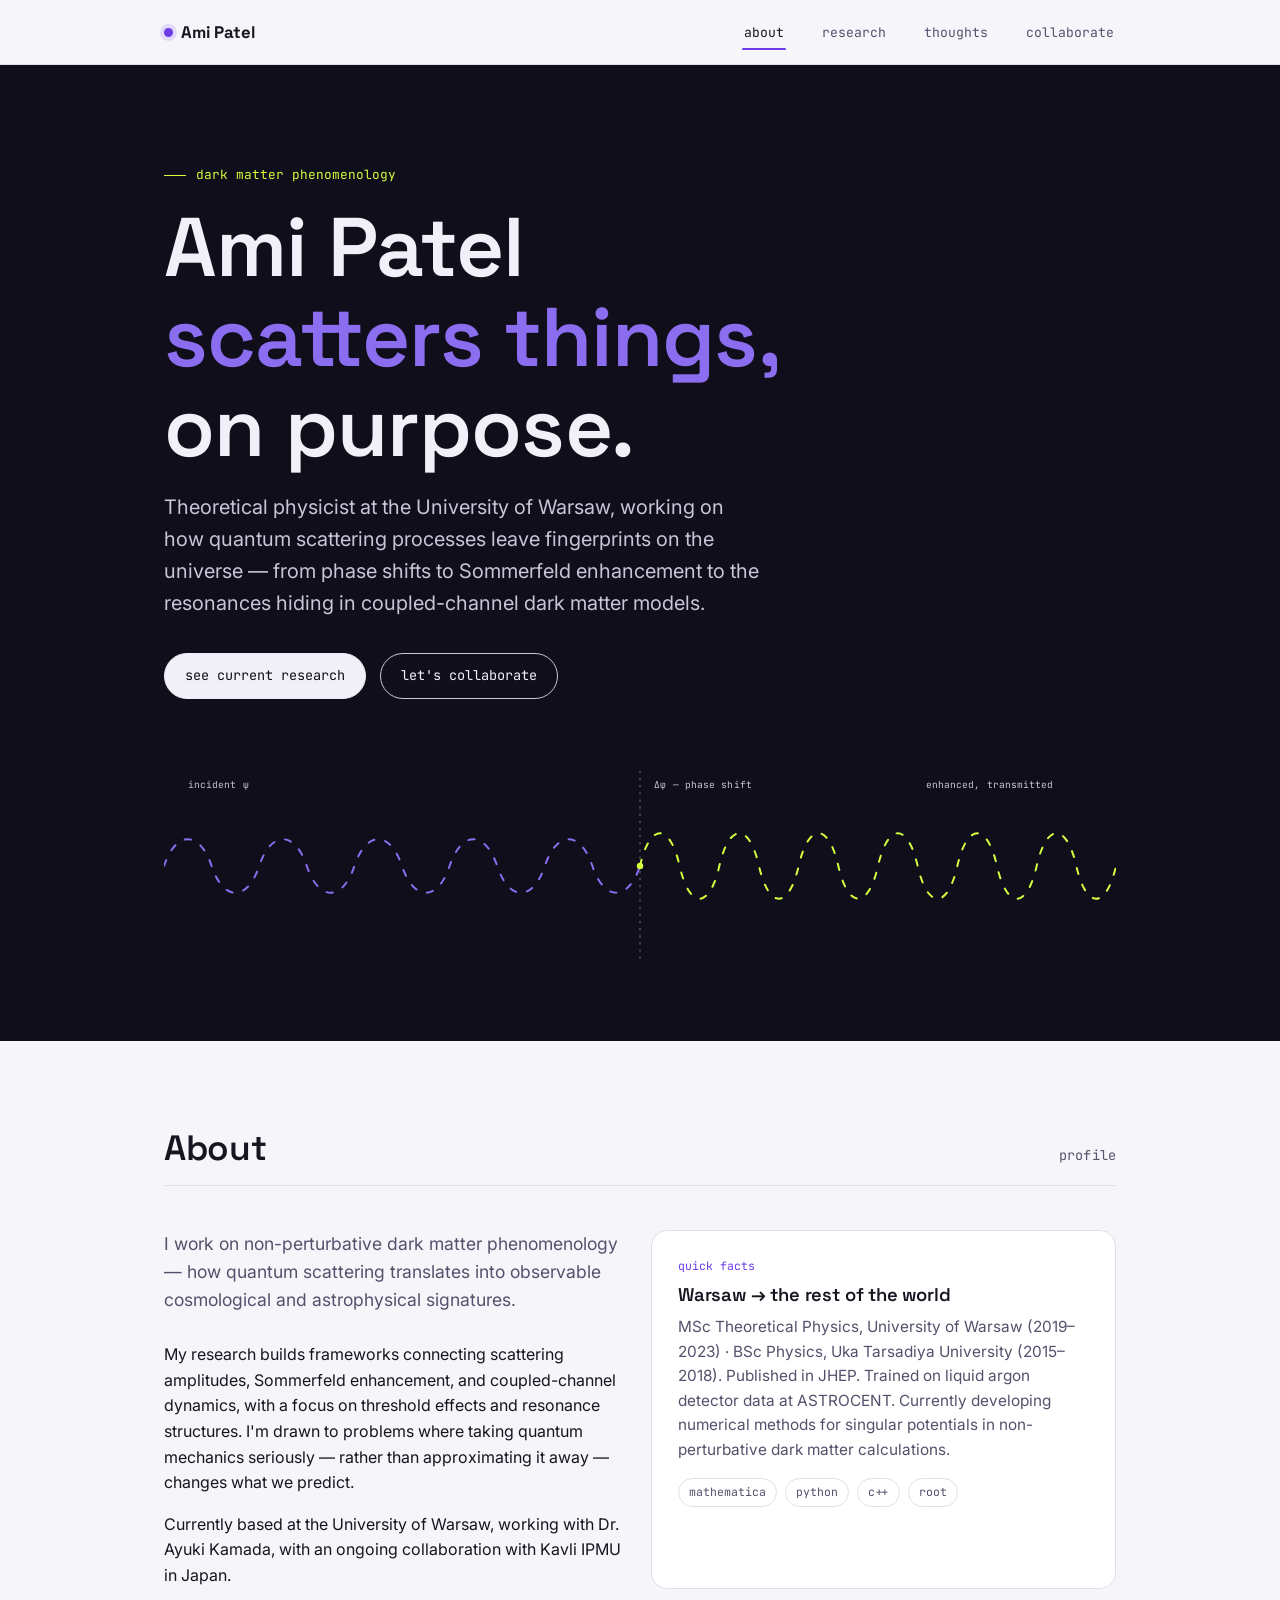
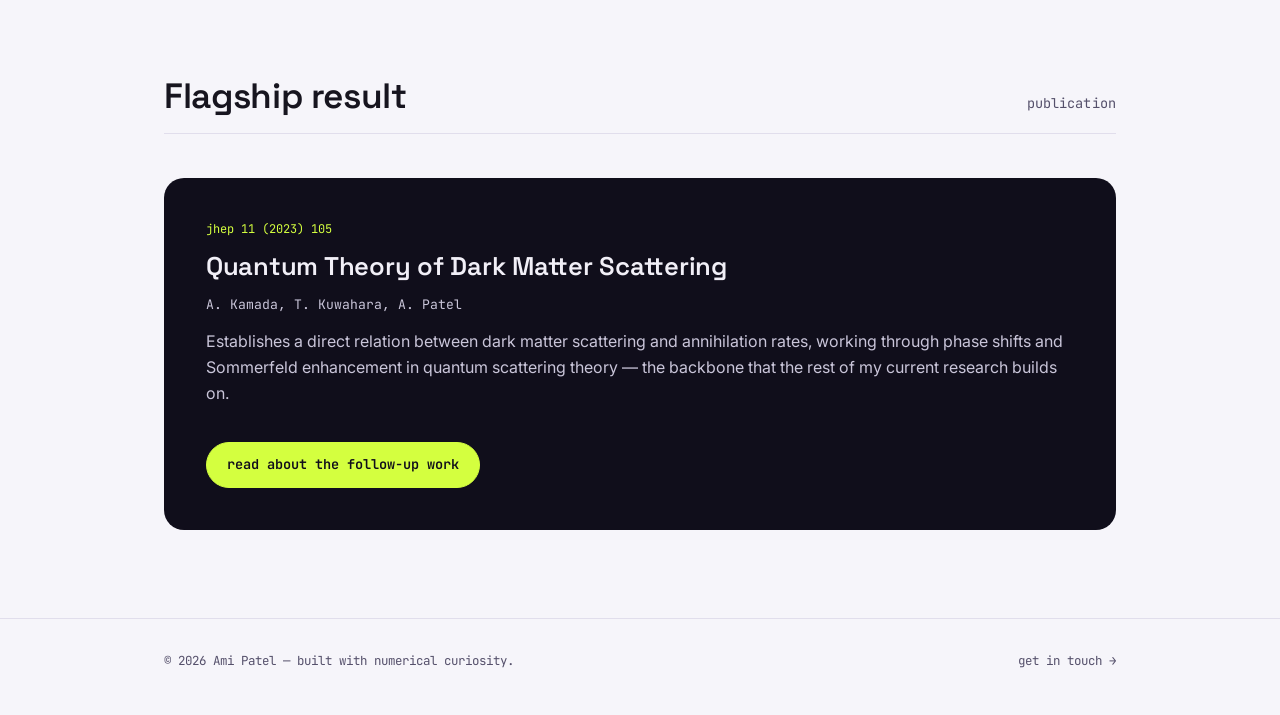
==== index.html @ 32227dde "Add files via upload" ====
<!DOCTYPE html>
<html lang="en">
<head>
<meta charset="UTF-8">
<meta name="viewport" content="width=device-width, initial-scale=1.0">
<title>Ami Patel — Theoretical Physics</title>
<meta name="description" content="Ami Patel, theoretical physicist working on dark matter phenomenology at the University of Warsaw.">
<link rel="preconnect" href="https://fonts.googleapis.com">
<link rel="preconnect" href="https://fonts.gstatic.com" crossorigin>
<link href="https://fonts.googleapis.com/css2?family=Space+Grotesk:wght@400;500;600;700&family=Inter:wght@400;500;600&family=JetBrains+Mono:wght@400;500&display=swap" rel="stylesheet">
<link rel="stylesheet" href="styles.css">
</head>
<body>

<nav class="site-nav">
  <div class="wrap">
    <a href="index.html" class="nav-mark"><span class="dot"></span>Ami Patel</a>
    <button class="nav-toggle" aria-expanded="false">menu</button>
    <div class="nav-links">
      <a href="index.html" aria-current="page">about</a>
      <a href="research.html">research</a>
      <a href="thoughts.html">thoughts</a>
      <a href="collaboration.html">collaborate</a>
    </div>
  </div>
</nav>

<header class="hero">
  <div class="wrap">
    <div class="eyebrow">dark matter phenomenology</div>
    <h1>Ami Patel<br><em>scatters things,</em><br>on purpose.</h1>
    <p class="subhead">Theoretical physicist at the University of Warsaw, working on how quantum
      scattering processes leave fingerprints on the universe — from phase shifts to Sommerfeld
      enhancement to the resonances hiding in coupled-channel dark matter models.</p>
    <div class="hero-actions">
      <a href="research.html" class="btn btn-solid">see current research</a>
      <a href="collaboration.html" class="btn">let's collaborate</a>
    </div>

    <!-- signature element: incoming wave hits a potential, splits into a phase-shifted, enhanced outgoing signal -->
    <svg class="wave-hero" viewBox="0 0 1200 300" preserveAspectRatio="xMidYMid meet" role="img" aria-label="Illustration of a wave scattering off a potential barrier, emerging phase-shifted and enhanced">
      <line class="wave-barrier" x1="600" y1="30" x2="600" y2="270"></line>
      <text class="wave-label mono" x="618" y="52">Δφ — phase shift</text>
      <text class="wave-label mono" x="30" y="52">incident ψ</text>
      <text class="wave-label mono" x="960" y="52">enhanced, transmitted</text>
      <path class="wave-path-in" d="M0,150 C15,105 45,105 60,150 C75,195 105,195 120,150 C135,105 165,105 180,150 C195,195 225,195 240,150 C255,105 285,105 300,150 C315,195 345,195 360,150 C375,105 405,105 420,150 C435,195 465,195 480,150 C495,105 525,105 540,150 C555,195 585,195 600,150"></path>
      <path class="wave-path-out" d="M600,150 C612.5,95 637.5,95 650,150 C662.5,205 687.5,205 700,150 C712.5,95 737.5,95 750,150 C762.5,205 787.5,205 800,150 C812.5,95 837.5,95 850,150 C862.5,205 887.5,205 900,150 C912.5,95 937.5,95 950,150 C962.5,205 987.5,205 1000,150 C1012.5,95 1037.5,95 1050,150 C1062.5,205 1087.5,205 1100,150 C1112.5,95 1137.5,95 1150,150 C1162.5,205 1187.5,205 1200,150"></path>
      <circle class="wave-pulse" cx="600" cy="150" r="4"></circle>
    </svg>
  </div>
</header>

<main>

  <section class="block">
    <div class="wrap">
      <div class="block-head">
        <h2>About</h2>
        <span class="idx mono">profile</span>
      </div>
      <div class="grid-2">
        <div>
          <p class="lede">I work on non-perturbative dark matter phenomenology — how quantum
            scattering translates into observable cosmological and astrophysical signatures.</p>
          <p>My research builds frameworks connecting scattering amplitudes, Sommerfeld
            enhancement, and coupled-channel dynamics, with a focus on threshold effects and
            resonance structures. I'm drawn to problems where taking quantum mechanics seriously —
            rather than approximating it away — changes what we predict.</p>
          <p>Currently based at the University of Warsaw, working with Dr. Ayuki Kamada, with an
            ongoing collaboration with Kavli IPMU in Japan.</p>
        </div>
        <div class="card">
          <div class="card-eyebrow">quick facts</div>
          <h3>Warsaw → the rest of the world</h3>
          <p>MSc Theoretical Physics, University of Warsaw (2019–2023) · BSc Physics, Uka Tarsadiya
            University (2015–2018). Published in JHEP. Trained on liquid argon detector data at
            ASTROCENT. Currently developing numerical methods for singular potentials in
            non-perturbative dark matter calculations.</p>
          <div class="card-foot">
            <span class="tag">Mathematica</span>
            <span class="tag">Python</span>
            <span class="tag">C++</span>
            <span class="tag">ROOT</span>
          </div>
        </div>
      </div>
    </div>
  </section>

  <section class="block" style="padding-top:0;">
    <div class="wrap">
      <div class="block-head">
        <h2>Flagship result</h2>
        <span class="idx mono">publication</span>
      </div>
      <div class="pub">
        <div class="card-eyebrow">JHEP 11 (2023) 105</div>
        <h3>Quantum Theory of Dark Matter Scattering</h3>
        <div class="byline">A. Kamada, T. Kuwahara, A. Patel</div>
        <p>Establishes a direct relation between dark matter scattering and annihilation rates,
          working through phase shifts and Sommerfeld enhancement in quantum scattering theory —
          the backbone that the rest of my current research builds on.</p>
        <div class="hero-actions" style="margin-top:6px;">
          <a href="research.html" class="btn btn-pop">read about the follow-up work</a>
        </div>
      </div>
    </div>
  </section>

</main>

<footer>
  <div class="wrap">
    <span>© 2026 Ami Patel — built with numerical curiosity.</span>
    <span><a href="collaboration.html">get in touch →</a></span>
  </div>
</footer>

<script src="script.js"></script>
</body>
</html>
---- styles.css ----
/* ============================================================
   Ami Patel — Personal site
   Design tokens
   ============================================================ */

:root {
  /* Color */
  --paper:          #F6F5FA;   /* page background — cool off-white, violet undertone */
  --paper-raised:   #FFFFFF;   /* card surfaces */
  --void:           #100E1B;   /* deep background for hero / dark sections */
  --void-raised:    #18152A;   /* dark surfaces */
  --ink:            #17151F;   /* primary text on light */
  --ink-soft:       #55506B;   /* secondary text on light */
  --bone:           #F1EFF7;   /* primary text on dark */
  --mist:           #C9C5D9;   /* muted text / rules on dark */
  --hairline:       #E1DEEC;   /* rules on light */
  --signal-violet:  #6C3CE9;   /* theory / wavefunction accent */
  --signal-violet-dim: #8B6EF0;
  --signal-lime:    #D4FF3F;   /* detection / pop accent */
  --signal-lime-dim: #A9CC33;

  /* Type */
  --font-display: "Space Grotesk", "Helvetica Neue", Arial, sans-serif;
  --font-body:    "Inter", "Helvetica Neue", Arial, sans-serif;
  --font-mono:    "JetBrains Mono", "SF Mono", Consolas, monospace;

  /* Layout */
  --max-w: 1080px;
  --edge: clamp(20px, 5vw, 64px);
}

* { box-sizing: border-box; }
html { scroll-behavior: smooth; }

body {
  margin: 0;
  background: var(--paper);
  color: var(--ink);
  font-family: var(--font-body);
  font-size: 16px;
  line-height: 1.6;
  -webkit-font-smoothing: antialiased;
}

img, svg { display: block; max-width: 100%; }

a { color: inherit; text-decoration: none; }

h1, h2, h3, h4 {
  font-family: var(--font-display);
  font-weight: 600;
  line-height: 1.08;
  margin: 0;
  letter-spacing: -0.01em;
}

p { margin: 0 0 1em; }
p:last-child { margin-bottom: 0; }

.mono {
  font-family: var(--font-mono);
  letter-spacing: 0.01em;
}

.wrap {
  max-width: var(--max-w);
  margin: 0 auto;
  padding: 0 var(--edge);
}

/* ---------------- Nav ---------------- */

.site-nav {
  position: sticky;
  top: 0;
  z-index: 50;
  background: rgba(246, 245, 250, 0.86);
  backdrop-filter: blur(10px);
  border-bottom: 1px solid var(--hairline);
}

.site-nav .wrap {
  display: flex;
  align-items: center;
  justify-content: space-between;
  height: 64px;
}

.nav-mark {
  font-family: var(--font-display);
  font-weight: 700;
  font-size: 1.05rem;
  display: flex;
  align-items: center;
  gap: 8px;
}

.nav-mark .dot {
  width: 9px;
  height: 9px;
  border-radius: 50%;
  background: var(--signal-violet);
  box-shadow: 0 0 0 4px rgba(108, 60, 233, 0.14);
}

.nav-links {
  display: flex;
  gap: clamp(16px, 3vw, 34px);
  font-family: var(--font-mono);
  font-size: 0.82rem;
  text-transform: lowercase;
}

.nav-links a {
  position: relative;
  padding: 4px 2px;
  color: var(--ink-soft);
  transition: color 0.15s ease;
}

.nav-links a:hover,
.nav-links a[aria-current="page"] { color: var(--ink); }

.nav-links a[aria-current="page"]::after {
  content: "";
  position: absolute;
  left: 0; right: 0; bottom: -3px;
  height: 2px;
  background: var(--signal-violet);
  border-radius: 2px;
}

.nav-toggle {
  display: none;
}

/* ---------------- Buttons / tags ---------------- */

.btn {
  display: inline-flex;
  align-items: center;
  gap: 8px;
  font-family: var(--font-mono);
  font-size: 0.85rem;
  padding: 11px 20px;
  border-radius: 999px;
  border: 1px solid var(--ink);
  background: transparent;
  color: var(--ink);
  cursor: pointer;
  transition: transform 0.15s ease, background 0.15s ease, color 0.15s ease;
}

.btn:hover { transform: translateY(-1px); }

.btn-solid {
  background: var(--ink);
  color: var(--bone);
  border-color: var(--ink);
}

.btn-solid:hover { background: var(--signal-violet); border-color: var(--signal-violet); }

.btn-pop {
  background: var(--signal-lime);
  color: var(--void);
  border-color: var(--signal-lime);
  font-weight: 600;
}

.btn-pop:hover { background: var(--bone); border-color: var(--bone); }

.tag {
  display: inline-block;
  font-family: var(--font-mono);
  font-size: 0.72rem;
  text-transform: lowercase;
  padding: 4px 10px;
  border-radius: 999px;
  border: 1px solid var(--hairline);
  color: var(--ink-soft);
}

/* ---------------- Hero (dark) ---------------- */

.hero {
  background: var(--void);
  color: var(--bone);
  overflow: hidden;
  position: relative;
}

.hero .wrap {
  padding-top: clamp(56px, 10vw, 100px);
  padding-bottom: clamp(32px, 6vw, 56px);
}

.eyebrow {
  font-family: var(--font-mono);
  font-size: 0.8rem;
  color: var(--signal-lime);
  text-transform: lowercase;
  margin-bottom: 18px;
  display: flex;
  align-items: center;
  gap: 10px;
}

.eyebrow::before {
  content: "";
  width: 22px;
  height: 1px;
  background: var(--signal-lime);
}

.hero h1 {
  font-size: clamp(2.6rem, 7vw, 5.2rem);
  color: var(--bone);
}

.hero h1 em {
  font-style: normal;
  color: var(--signal-violet-dim);
}

.hero .subhead {
  margin-top: 18px;
  max-width: 46ch;
  font-size: clamp(1.05rem, 2vw, 1.25rem);
  color: var(--mist);
}

.hero-actions {
  margin-top: 34px;
  display: flex;
  gap: 14px;
  flex-wrap: wrap;
}

.hero .btn { border-color: var(--mist); color: var(--bone); }
.hero .btn-solid { background: var(--bone); color: var(--void); border-color: var(--bone); }
.hero .btn-solid:hover { background: var(--signal-lime); border-color: var(--signal-lime); color: var(--void); }

/* signature wave visual */

.wave-hero {
  width: 100%;
  height: auto;
  margin-top: clamp(20px, 6vw, 48px);
}

.wave-path-in {
  fill: none;
  stroke: var(--signal-violet-dim);
  stroke-width: 2.5;
  stroke-linecap: round;
  stroke-dasharray: 8 14;
  animation: flow 2.6s linear infinite;
}

.wave-path-out {
  fill: none;
  stroke: var(--signal-lime);
  stroke-width: 2.5;
  stroke-linecap: round;
  stroke-dasharray: 8 14;
  animation: flow 1.7s linear infinite;
}

.wave-barrier {
  stroke: var(--mist);
  stroke-width: 1.2;
  stroke-dasharray: 3 6;
  opacity: 0.55;
}

.wave-label {
  font-family: var(--font-mono);
  font-size: 12px;
  fill: var(--mist);
}

.wave-pulse {
  fill: var(--signal-lime);
  animation: pulse 1.8s ease-in-out infinite;
  transform-origin: 600px 150px;
}

@keyframes flow { to { stroke-dashoffset: -220; } }
@keyframes pulse {
  0%, 100% { transform: scale(1); opacity: 1; }
  50% { transform: scale(1.9); opacity: 0.45; }
}

@media (prefers-reduced-motion: reduce) {
  .wave-path-in, .wave-path-out, .wave-pulse { animation: none; }
}

/* ---------------- Sections (light) ---------------- */

section.block {
  padding: clamp(48px, 8vw, 88px) 0;
}

.block-head {
  display: flex;
  align-items: baseline;
  justify-content: space-between;
  gap: 24px;
  margin-bottom: clamp(28px, 5vw, 44px);
  border-bottom: 1px solid var(--hairline);
  padding-bottom: 18px;
}

.block-head h2 {
  font-size: clamp(1.6rem, 3.4vw, 2.2rem);
}

.block-head .idx {
  font-family: var(--font-mono);
  font-size: 0.85rem;
  color: var(--ink-soft);
}

.lede {
  font-size: 1.1rem;
  color: var(--ink-soft);
  max-width: 62ch;
  margin-bottom: 28px;
}

/* ---------------- Cards / grids ---------------- */

.grid-2 { display: grid; grid-template-columns: 1fr 1fr; gap: 22px; }
.grid-3 { display: grid; grid-template-columns: repeat(3, 1fr); gap: 18px; }

@media (max-width: 760px) {
  .grid-2, .grid-3 { grid-template-columns: 1fr; }
}

.card {
  background: var(--paper-raised);
  border: 1px solid var(--hairline);
  border-radius: 16px;
  padding: 26px;
  transition: border-color 0.15s ease, transform 0.15s ease;
}

.card:hover { border-color: var(--signal-violet); transform: translateY(-2px); }

.card .card-eyebrow {
  font-family: var(--font-mono);
  font-size: 0.72rem;
  color: var(--signal-violet);
  text-transform: lowercase;
  margin-bottom: 10px;
}

.card h3 {
  font-size: 1.15rem;
  margin-bottom: 10px;
}

.card p { color: var(--ink-soft); font-size: 0.96rem; }

.card-foot {
  margin-top: 16px;
  display: flex;
  gap: 8px;
  flex-wrap: wrap;
}

/* channel / timeline rows (research page) */

.channel {
  display: grid;
  grid-template-columns: 120px 1fr;
  gap: 24px;
  padding: 26px 0;
  border-top: 1px solid var(--hairline);
}

.channel:last-child { border-bottom: 1px solid var(--hairline); }

.channel .ch-meta {
  font-family: var(--font-mono);
  font-size: 0.78rem;
  color: var(--ink-soft);
}

.channel .ch-meta .status {
  display: inline-block;
  margin-top: 8px;
  padding: 3px 9px;
  border-radius: 999px;
  background: rgba(108, 60, 233, 0.1);
  color: var(--signal-violet);
  font-size: 0.7rem;
}

.channel h3 { font-size: 1.25rem; margin-bottom: 10px; }
.channel p { color: var(--ink-soft); }

@media (max-width: 640px) {
  .channel { grid-template-columns: 1fr; gap: 10px; }
}

/* publication block */

.pub {
  background: var(--void);
  color: var(--bone);
  border-radius: 20px;
  padding: clamp(26px, 5vw, 42px);
  display: flex;
  flex-direction: column;
  gap: 14px;
}

.pub .card-eyebrow { color: var(--signal-lime); font-family: var(--font-mono); font-size: 0.75rem; text-transform: lowercase; }
.pub h3 { font-size: clamp(1.2rem, 2.6vw, 1.6rem); color: var(--bone); }
.pub .byline { color: var(--mist); font-family: var(--font-mono); font-size: 0.82rem; }
.pub p { color: var(--mist); }

/* timeline (presentations — genuinely chronological) */

.timeline { border-top: 1px solid var(--hairline); }

.t-row {
  display: grid;
  grid-template-columns: 90px 1fr;
  gap: 20px;
  padding: 16px 0;
  border-bottom: 1px solid var(--hairline);
  align-items: baseline;
}

.t-row .t-year { font-family: var(--font-mono); font-size: 0.85rem; color: var(--signal-violet); }
.t-row .t-name { color: var(--ink); }
.t-row .t-loc { color: var(--ink-soft); font-size: 0.9rem; }

/* skills */

.skill-group h4 {
  font-family: var(--font-mono);
  font-size: 0.78rem;
  text-transform: lowercase;
  color: var(--signal-violet);
  margin-bottom: 10px;
}

.skill-group .pills { display: flex; flex-wrap: wrap; gap: 8px; margin-bottom: 26px; }

/* ---------------- Blog / thoughts ---------------- */

.post {
  border-top: 1px solid var(--hairline);
  padding: 32px 0;
  display: grid;
  grid-template-columns: 150px 1fr;
  gap: 24px;
}

.post:last-child { border-bottom: 1px solid var(--hairline); }

.post .p-date {
  font-family: var(--font-mono);
  font-size: 0.8rem;
  color: var(--ink-soft);
}

.post h3 { font-size: 1.3rem; margin-bottom: 12px; }
.post .p-body { color: var(--ink-soft); max-width: 66ch; }
.post .p-body p { margin-bottom: 0.9em; }

@media (max-width: 640px) {
  .post { grid-template-columns: 1fr; gap: 8px; }
}

/* ---------------- Collaboration page ---------------- */

.collab-panel {
  background: var(--void);
  color: var(--bone);
  border-radius: 20px;
  padding: clamp(28px, 5vw, 48px);
}

.collab-panel h2 { color: var(--bone); font-size: clamp(1.6rem, 3vw, 2rem); margin-bottom: 14px; }
.collab-panel p { color: var(--mist); max-width: 60ch; }

.contact-list {
  margin-top: 26px;
  display: flex;
  flex-direction: column;
  gap: 12px;
}

.contact-list a, .contact-list span {
  font-family: var(--font-mono);
  font-size: 0.95rem;
  color: var(--bone);
  display: flex;
  align-items: center;
  gap: 10px;
}

.contact-list a:hover { color: var(--signal-lime); }

.contact-list .k {
  color: var(--mist);
  width: 90px;
  flex-shrink: 0;
}

/* ---------------- Footer ---------------- */

footer {
  border-top: 1px solid var(--hairline);
  padding: 32px 0 44px;
}

footer .wrap {
  display: flex;
  justify-content: space-between;
  align-items: center;
  flex-wrap: wrap;
  gap: 12px;
  font-family: var(--font-mono);
  font-size: 0.78rem;
  color: var(--ink-soft);
}

footer a:hover { color: var(--signal-violet); }

/* ---------------- Mobile nav ---------------- */

@media (max-width: 640px) {
  .nav-links {
    position: fixed;
    inset: 64px 0 0 0;
    background: var(--paper);
    flex-direction: column;
    padding: 28px var(--edge);
    gap: 22px;
    font-size: 1rem;
    transform: translateY(-8px);
    opacity: 0;
    pointer-events: none;
    transition: opacity 0.18s ease, transform 0.18s ease;
  }
  .nav-links.open {
    opacity: 1;
    transform: translateY(0);
    pointer-events: auto;
  }
  .nav-toggle {
    display: block;
    background: none;
    border: none;
    font-family: var(--font-mono);
    font-size: 0.85rem;
    color: var(--ink);
    cursor: pointer;
  }
}
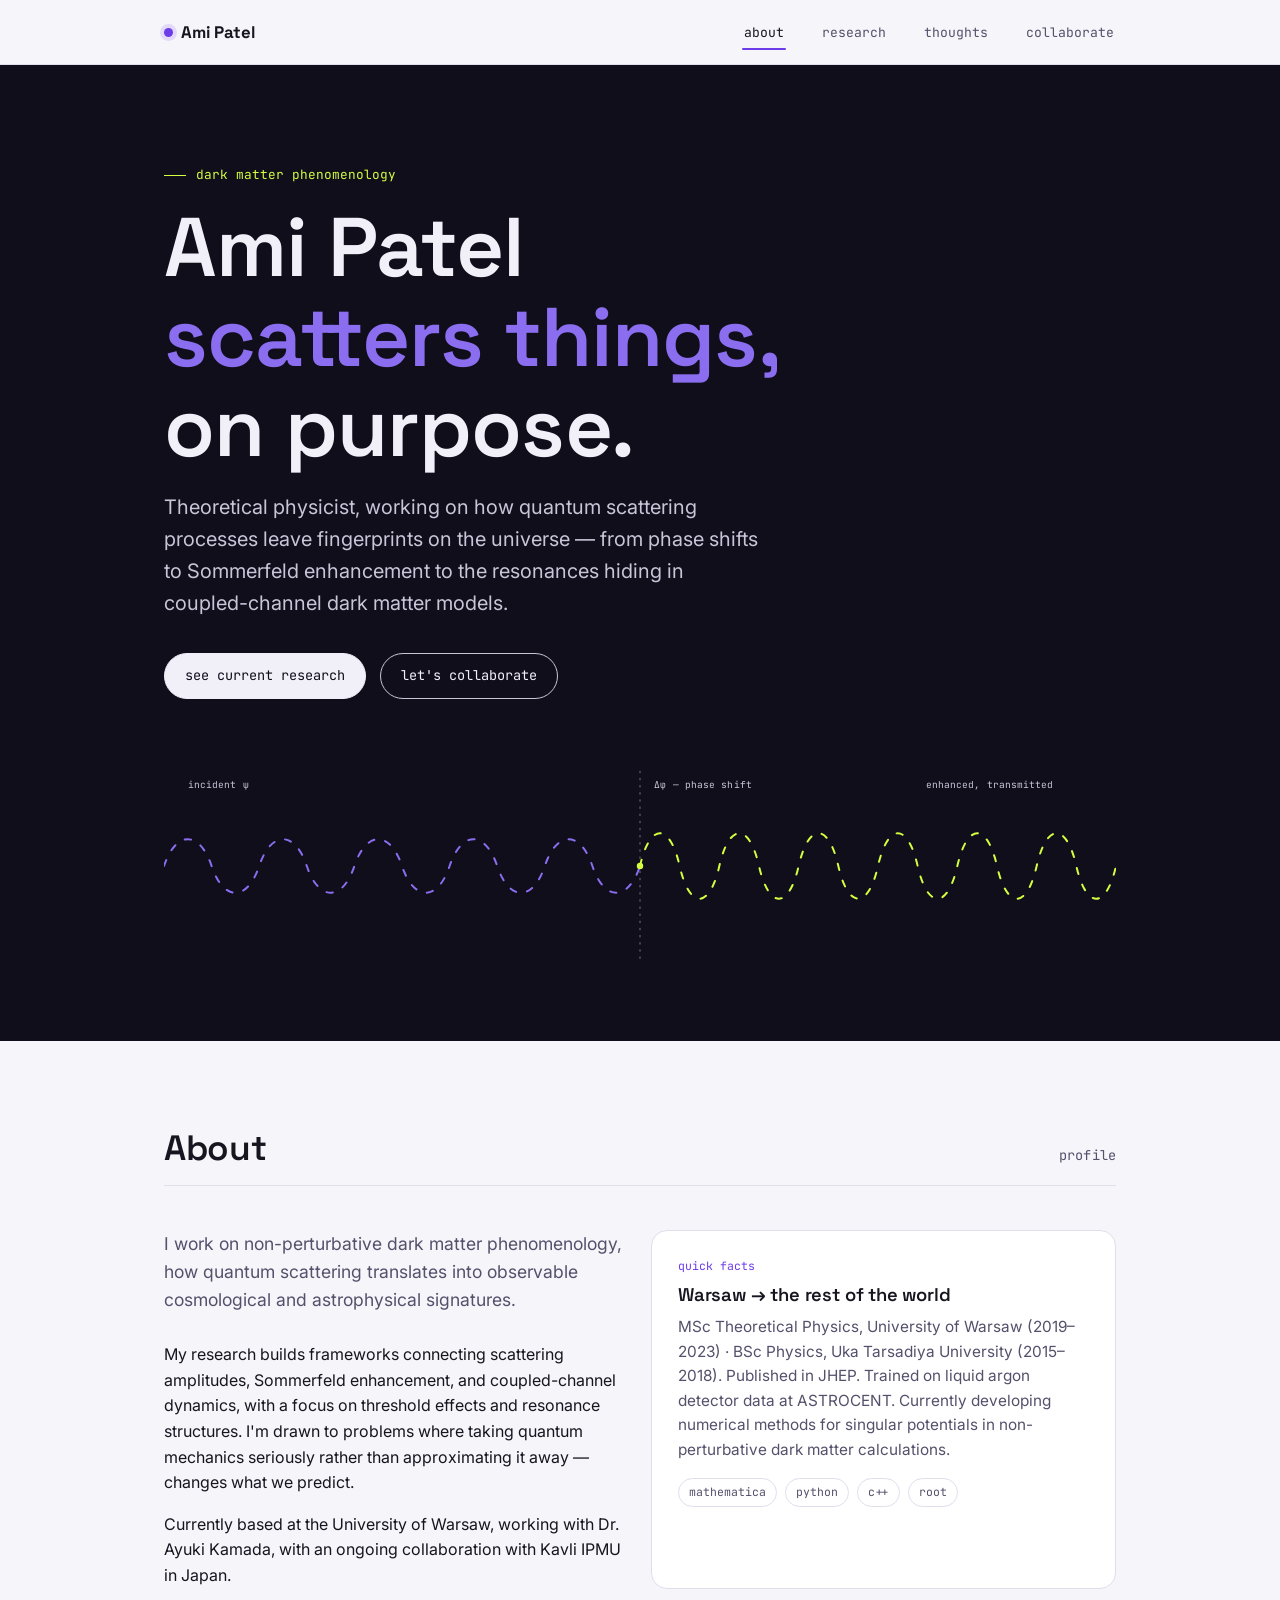
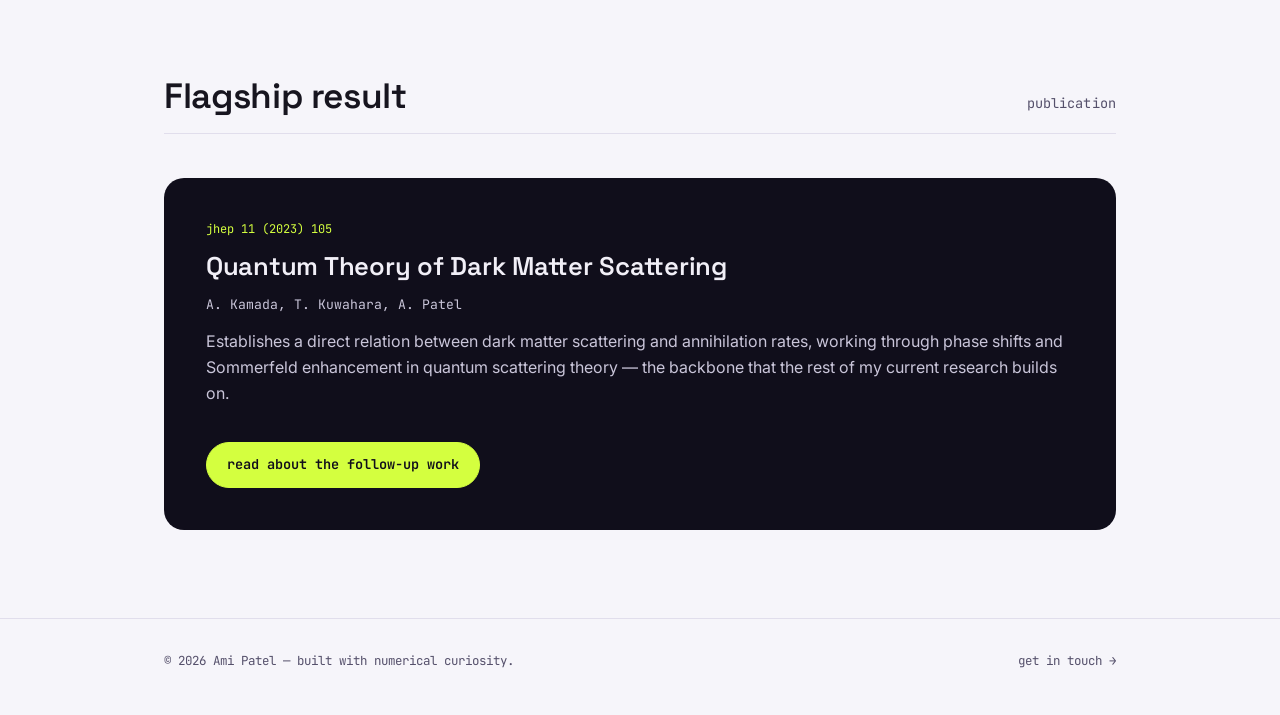
==== commit cf24aba8: "index.html" ====
--- a/index.html
+++ b/index.html
@@ -29,7 +29,7 @@
   <div class="wrap">
     <div class="eyebrow">dark matter phenomenology</div>
     <h1>Ami Patel<br><em>scatters things,</em><br>on purpose.</h1>
-    <p class="subhead">Theoretical physicist at the University of Warsaw, working on how quantum
+    <p class="subhead">Theoretical physicist, working on how quantum
       scattering processes leave fingerprints on the universe — from phase shifts to Sommerfeld
       enhancement to the resonances hiding in coupled-channel dark matter models.</p>
     <div class="hero-actions">
@@ -60,11 +60,11 @@
       </div>
       <div class="grid-2">
         <div>
-          <p class="lede">I work on non-perturbative dark matter phenomenology — how quantum
+          <p class="lede">I work on non-perturbative dark matter phenomenology,  how quantum
             scattering translates into observable cosmological and astrophysical signatures.</p>
           <p>My research builds frameworks connecting scattering amplitudes, Sommerfeld
             enhancement, and coupled-channel dynamics, with a focus on threshold effects and
-            resonance structures. I'm drawn to problems where taking quantum mechanics seriously —
+            resonance structures. I'm drawn to problems where taking quantum mechanics seriously
             rather than approximating it away — changes what we predict.</p>
           <p>Currently based at the University of Warsaw, working with Dr. Ayuki Kamada, with an
             ongoing collaboration with Kavli IPMU in Japan.</p>
